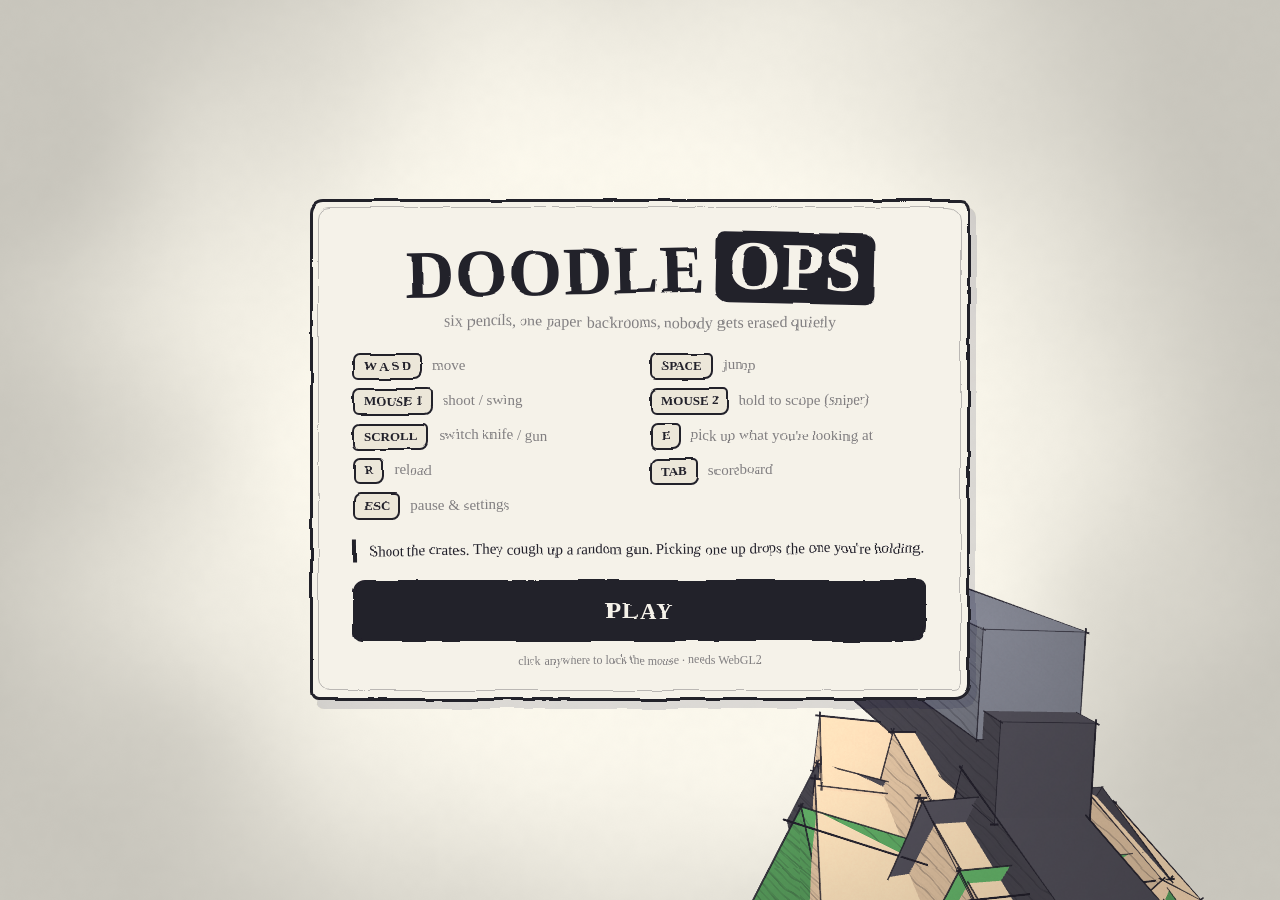
==== index.html @ 34aa6b0e "Add DOODLE OPS: a hand-drawn FPS in a paper backrooms A dependency-free first-person shooter: raw We" ====
<!DOCTYPE html>
<html lang="en">
<head>
<meta charset="utf-8">
<meta name="viewport" content="width=device-width, initial-scale=1, viewport-fit=cover">
<meta name="description" content="A hand-drawn first-person shooter set in a paper backrooms. Five bots, three guns and a knife.">
<meta name="theme-color" content="#f5f2e9">
<title>DOODLE OPS — paper backrooms FPS</title>
<link rel="stylesheet" href="./styles.css">
<link rel="icon" href="data:image/svg+xml,<svg xmlns='http://www.w3.org/2000/svg' viewBox='0 0 32 32'><text y='26' font-size='26'>✏️</text></svg>">
</head>
<body>

<!-- Displacement filter that gives the menus their wobbly pen-drawn edges. -->
<svg class="svg-defs" aria-hidden="true" focusable="false">
  <filter id="wobble">
    <feTurbulence type="fractalNoise" baseFrequency="0.019" numOctaves="3" seed="7" result="noise"/>
    <feDisplacementMap in="SourceGraphic" in2="noise" scale="4.5" xChannelSelector="R" yChannelSelector="G"/>
  </filter>
  <filter id="wobble-soft">
    <feTurbulence type="fractalNoise" baseFrequency="0.03" numOctaves="2" seed="21" result="noise"/>
    <feDisplacementMap in="SourceGraphic" in2="noise" scale="2.4" xChannelSelector="R" yChannelSelector="G"/>
  </filter>
</svg>

<canvas id="gl"></canvas>
<canvas id="hud"></canvas>

<div id="overlay" class="overlay">

  <!-- ---------------------------------------------------------- start -->
  <section id="screen-start" class="screen">
    <div class="sheet">
      <h1 class="title">DOODLE<span class="title-ops">OPS</span></h1>
      <p class="subtitle">six pencils, one paper backrooms, nobody gets erased quietly</p>

      <div class="controls-grid">
        <div class="ctrl"><kbd>W A S D</kbd><span>move</span></div>
        <div class="ctrl"><kbd>SPACE</kbd><span>jump</span></div>
        <div class="ctrl"><kbd>MOUSE 1</kbd><span>shoot / swing</span></div>
        <div class="ctrl"><kbd>MOUSE 2</kbd><span>hold to scope (sniper)</span></div>
        <div class="ctrl"><kbd>SCROLL</kbd><span>switch knife / gun</span></div>
        <div class="ctrl"><kbd>E</kbd><span>pick up what you're looking at</span></div>
        <div class="ctrl"><kbd>R</kbd><span>reload</span></div>
        <div class="ctrl"><kbd>TAB</kbd><span>scoreboard</span></div>
        <div class="ctrl"><kbd>ESC</kbd><span>pause &amp; settings</span></div>
      </div>

      <p class="note">Shoot the crates. They cough up a random gun. Picking one up drops the one you're holding.</p>

      <button id="btn-play" class="big-button">PLAY</button>
      <p class="fineprint">click anywhere to lock the mouse · needs WebGL2</p>
    </div>
  </section>

  <!-- ---------------------------------------------------------- pause -->
  <section id="screen-pause" class="screen hidden">
    <div class="sheet sheet-wide">
      <h2 class="title small">PAUSED</h2>

      <div class="settings">
        <div class="setting">
          <label for="s-sens">Mouse sensitivity</label>
          <input id="s-sens" type="range" data-setting="sensitivity" min="0.3" max="8" step="0.05">
          <output data-out="sensitivity"></output>
        </div>
        <div class="setting">
          <label for="s-scopesens">Scoped sensitivity</label>
          <input id="s-scopesens" type="range" data-setting="scopedSensitivity" min="0.15" max="4" step="0.05">
          <output data-out="scopedSensitivity"></output>
        </div>
        <div class="setting">
          <label for="s-fov">Field of view</label>
          <input id="s-fov" type="range" data-setting="fov" min="65" max="105" step="1">
          <output data-out="fov"></output>
        </div>
        <div class="setting">
          <label for="s-vol">Volume</label>
          <input id="s-vol" type="range" data-setting="volume" min="0" max="1" step="0.05">
          <output data-out="volume"></output>
        </div>
        <div class="setting">
          <label for="s-res">Render scale</label>
          <input id="s-res" type="range" data-setting="resolutionScale" min="0.5" max="1" step="0.05">
          <output data-out="resolutionScale"></output>
        </div>
        <div class="setting">
          <label for="s-ink">Ink weight</label>
          <input id="s-ink" type="range" data-setting="inkAmount" min="0.5" max="2" step="0.05">
          <output data-out="inkAmount"></output>
        </div>
        <div class="setting">
          <label for="s-bots">Bots <em>(new match)</em></label>
          <input id="s-bots" type="range" data-setting="botCount" min="1" max="8" step="1">
          <output data-out="botCount"></output>
        </div>
        <div class="setting">
          <label for="s-kills">Kills to win <em>(new match)</em></label>
          <input id="s-kills" type="range" data-setting="killLimit" min="5" max="50" step="1">
          <output data-out="killLimit"></output>
        </div>
        <div class="setting toggle">
          <label for="s-invert">Invert vertical look</label>
          <input id="s-invert" type="checkbox" data-setting="invertY">
        </div>
        <div class="setting toggle">
          <label for="s-fps">Show FPS counter</label>
          <input id="s-fps" type="checkbox" data-setting="showFps">
        </div>
      </div>

      <div class="button-row">
        <button id="btn-resume" class="big-button">RESUME</button>
        <button id="btn-restart" class="big-button ghost">NEW MAP</button>
        <button id="btn-defaults" class="big-button ghost small">RESET SETTINGS</button>
      </div>
    </div>
  </section>

  <!-- ---------------------------------------------------------- end -->
  <section id="screen-end" class="screen hidden">
    <div class="sheet">
      <h2 id="end-title" class="title small">MATCH OVER</h2>
      <table id="end-scores" class="scores"></table>
      <div class="button-row">
        <button id="btn-again" class="big-button">PLAY AGAIN</button>
      </div>
    </div>
  </section>

  <!-- ---------------------------------------------------------- error -->
  <section id="screen-error" class="screen hidden">
    <div class="sheet">
      <h2 class="title small">CAN'T DRAW THIS</h2>
      <p id="error-text" class="note"></p>
    </div>
  </section>

</div>

<script type="module" src="./src/main.js"></script>
</body>
</html>
---- styles.css ----
/* Menus are meant to look like the same sketchbook the game is drawn in:
   paper stock, pencil borders wobbled by an SVG displacement filter, no straight lines. */

:root {
  --paper: #f5f2e9;
  --paper-deep: #ece7d9;
  --ink: #22202b;
  --ink-soft: rgba(34, 32, 43, 0.55);
  --red: #c0392f;
  --font: "Comic Sans MS", "Chalkboard SE", "Segoe Print", "Bradley Hand", "Comic Neue", cursive;
}

* { box-sizing: border-box; }

html, body {
  margin: 0;
  padding: 0;
  height: 100%;
  overflow: hidden;
  background: var(--paper);
  color: var(--ink);
  font-family: var(--font);
  -webkit-font-smoothing: antialiased;
  overscroll-behavior: none;
}

canvas { display: block; position: fixed; inset: 0; width: 100%; height: 100%; }
#gl { z-index: 0; }
#hud { z-index: 1; pointer-events: none; }

.svg-defs { position: absolute; width: 0; height: 0; }

.overlay {
  position: fixed;
  inset: 0;
  z-index: 2;
  display: grid;
  place-items: center;
  padding: 24px;
  overflow-y: auto;
}
.overlay.hidden { display: none; }

.screen { width: 100%; display: grid; place-items: center; }
.screen.hidden { display: none; }

/* Paper sheet with a torn-ish pencil border. */
.sheet {
  position: relative;
  width: min(660px, 100%);
  max-height: calc(100vh - 48px);
  overflow-y: auto;
  padding: 34px 40px 30px;
  background: var(--paper);
  border: 3px solid var(--ink);
  border-radius: 14px 10px 16px 8px;
  filter: url(#wobble);
  box-shadow: 6px 8px 0 rgba(34, 32, 43, 0.12);
}
.sheet-wide { width: min(760px, 100%); }

/* A faint second outline, offset, like the pen went round twice. */
.sheet::after {
  content: "";
  position: absolute;
  inset: 5px 6px 7px 5px;
  border: 1.5px solid rgba(34, 32, 43, 0.28);
  border-radius: 12px 14px 8px 12px;
  pointer-events: none;
}

.title {
  margin: 0 0 6px;
  font-size: clamp(38px, 8vw, 68px);
  line-height: 0.95;
  letter-spacing: 1px;
  text-align: center;
  transform: rotate(-1.2deg);
}
.title.small { font-size: clamp(28px, 5vw, 42px); margin-bottom: 16px; }
.title-ops {
  display: inline-block;
  margin-left: 10px;
  padding: 2px 12px 4px;
  color: var(--paper);
  background: var(--ink);
  border-radius: 8px 12px 8px 14px;
  transform: rotate(2.4deg);
}

.subtitle {
  margin: 0 0 22px;
  text-align: center;
  font-size: 16px;
  color: var(--ink-soft);
  transform: rotate(0.4deg);
}

.controls-grid {
  display: grid;
  grid-template-columns: repeat(auto-fit, minmax(230px, 1fr));
  gap: 8px 20px;
  margin-bottom: 18px;
}
.ctrl { display: flex; align-items: baseline; gap: 10px; font-size: 15px; }
.ctrl span { color: var(--ink-soft); }
kbd {
  font-family: var(--font);
  font-weight: bold;
  font-size: 13px;
  padding: 3px 9px 4px;
  border: 2px solid var(--ink);
  border-radius: 7px 5px 8px 6px;
  background: var(--paper-deep);
  white-space: nowrap;
  filter: url(#wobble-soft);
}

.note {
  margin: 4px 0 20px;
  font-size: 15px;
  line-height: 1.5;
  color: var(--ink);
  border-left: 4px solid var(--ink);
  padding-left: 12px;
  transform: rotate(-0.3deg);
}
.fineprint { margin: 12px 0 0; text-align: center; font-size: 12px; color: var(--ink-soft); }

.big-button {
  display: block;
  width: 100%;
  margin: 0;
  padding: 14px 20px;
  font-family: var(--font);
  font-weight: bold;
  font-size: 24px;
  letter-spacing: 1px;
  color: var(--paper);
  background: var(--ink);
  border: 3px solid var(--ink);
  border-radius: 12px 8px 14px 9px;
  cursor: pointer;
  filter: url(#wobble-soft);
  transition: transform 0.08s ease;
}
.big-button:hover { transform: rotate(-0.8deg) scale(1.015); }
.big-button:active { transform: rotate(0.4deg) scale(0.985); }
.big-button.ghost { color: var(--ink); background: transparent; }
.big-button.ghost:hover { background: var(--paper-deep); }
.big-button.small { font-size: 16px; padding: 10px 16px; }

.button-row { display: flex; flex-wrap: wrap; gap: 12px; margin-top: 20px; }
.button-row .big-button { flex: 1 1 160px; width: auto; }

/* ---- settings ---- */
.settings { display: grid; gap: 12px; margin-bottom: 6px; }
.setting {
  display: grid;
  grid-template-columns: 1fr 200px 56px;
  align-items: center;
  gap: 14px;
  font-size: 15px;
}
.setting em { font-style: normal; font-size: 12px; color: var(--ink-soft); }
.setting output { text-align: right; font-variant-numeric: tabular-nums; color: var(--ink-soft); }
.setting.toggle { grid-template-columns: 1fr auto; }

input[type="range"] {
  -webkit-appearance: none;
  appearance: none;
  width: 100%;
  height: 20px;
  background: transparent;
  cursor: pointer;
}
input[type="range"]::-webkit-slider-runnable-track {
  height: 5px;
  background: var(--ink);
  border-radius: 4px;
}
input[type="range"]::-moz-range-track { height: 5px; background: var(--ink); border-radius: 4px; }
input[type="range"]::-webkit-slider-thumb {
  -webkit-appearance: none;
  width: 20px; height: 20px;
  margin-top: -8px;
  background: var(--paper);
  border: 3px solid var(--ink);
  border-radius: 50% 46% 52% 48%;
}
input[type="range"]::-moz-range-thumb {
  width: 16px; height: 16px;
  background: var(--paper);
  border: 3px solid var(--ink);
  border-radius: 50% 46% 52% 48%;
}
input[type="checkbox"] {
  appearance: none;
  width: 26px; height: 26px;
  border: 3px solid var(--ink);
  border-radius: 7px 5px 8px 6px;
  background: var(--paper);
  cursor: pointer;
  position: relative;
  filter: url(#wobble-soft);
}
input[type="checkbox"]:checked::after {
  content: "✕";
  position: absolute;
  inset: -6px 0 0;
  display: grid;
  place-items: center;
  font-size: 22px;
  font-weight: bold;
  color: var(--ink);
}

/* ---- scores ---- */
.scores { width: 100%; border-collapse: collapse; margin: 8px 0 4px; font-size: 17px; }
.scores th { text-align: left; font-size: 13px; color: var(--ink-soft); padding-bottom: 6px; border-bottom: 2px solid var(--ink); }
.scores td { padding: 7px 0; border-bottom: 1px dashed rgba(34,32,43,0.25); }
.scores td:nth-child(2), .scores td:nth-child(3),
.scores th:nth-child(2), .scores th:nth-child(3) { text-align: right; width: 74px; }
.scores tr.me td { color: var(--red); font-weight: bold; }

@media (max-width: 620px) {
  .sheet { padding: 24px 20px; }
  .setting { grid-template-columns: 1fr 120px 44px; gap: 8px; font-size: 14px; }
}

@media (prefers-reduced-motion: reduce) {
  .big-button { transition: none; }
}
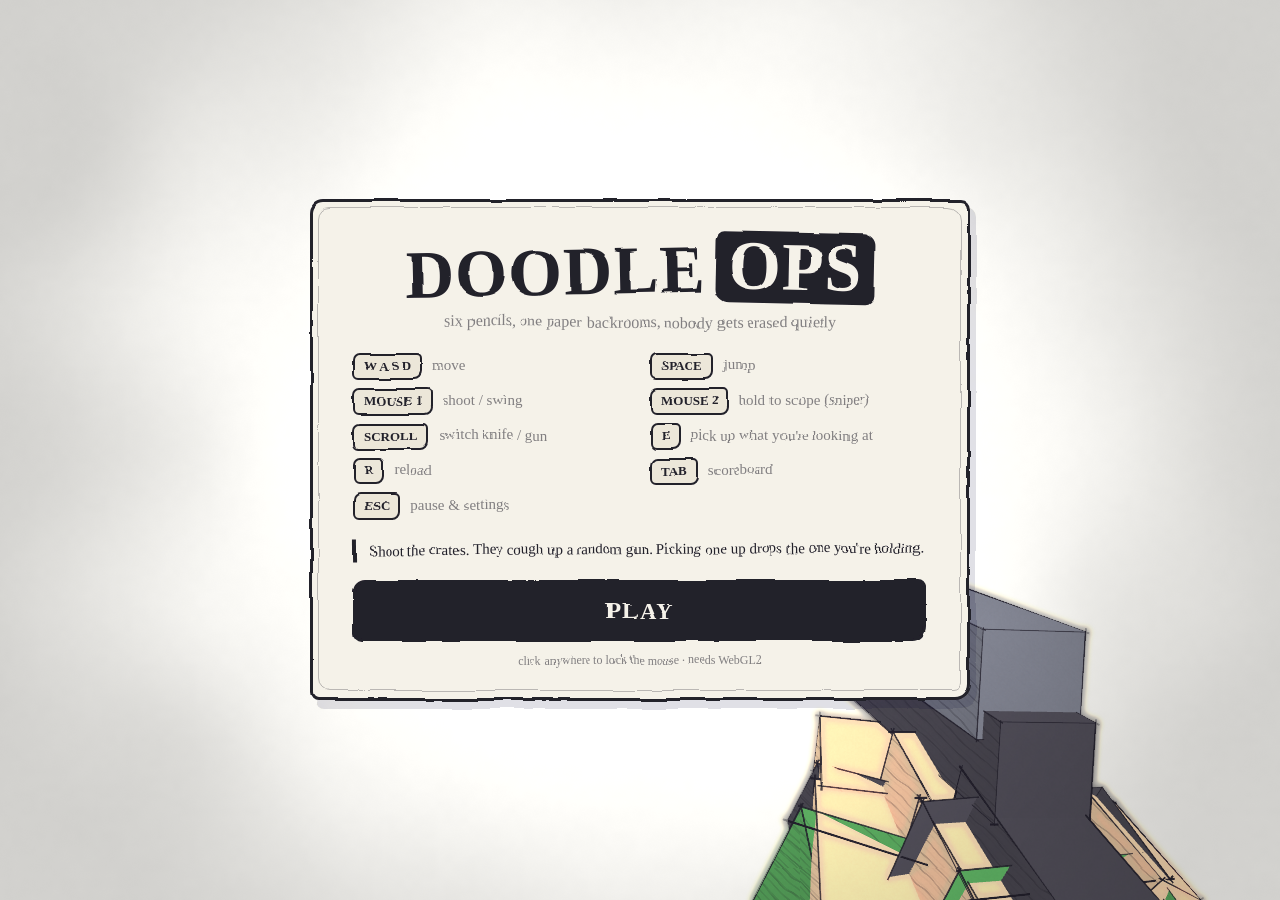
==== commit 3057799e: "Add a fancy-shader mode: realtime shadows, lamp falloff, bloom and depth of field A pause-menu toggl" ====
--- a/index.html
+++ b/index.html
@@ -53,6 +53,15 @@
     </div>
   </section>
 
+  <!-- ---------------------------------------------------------- doodler pick -->
+  <section id="screen-class" class="screen hidden">
+    <div class="sheet sheet-wide">
+      <h2 class="title small">PICK YOUR DOODLER</h2>
+      <p class="subtitle">skill is on <kbd>Q</kbd> · weapons stay on scroll / <kbd>1</kbd> <kbd>2</kbd></p>
+      <div id="class-cards" class="class-grid"></div>
+    </div>
+  </section>
+
   <!-- ---------------------------------------------------------- pause -->
   <section id="screen-pause" class="screen hidden">
     <div class="sheet sheet-wide">
@@ -100,6 +109,10 @@
           <output data-out="killLimit"></output>
         </div>
         <div class="setting toggle">
+          <label for="s-fancy">Fancy shaders <em>(shadows, bloom, depth of field)</em></label>
+          <input id="s-fancy" type="checkbox" data-setting="fancy">
+        </div>
+        <div class="setting toggle">
           <label for="s-invert">Invert vertical look</label>
           <input id="s-invert" type="checkbox" data-setting="invertY">
         </div>
@@ -112,6 +125,7 @@
       <div class="button-row">
         <button id="btn-resume" class="big-button">RESUME</button>
         <button id="btn-restart" class="big-button ghost">NEW MAP</button>
+        <button id="btn-class" class="big-button ghost">CHANGE DOODLER</button>
         <button id="btn-defaults" class="big-button ghost small">RESET SETTINGS</button>
       </div>
     </div>
--- a/styles.css
+++ b/styles.css
@@ -231,3 +231,36 @@
 @media (prefers-reduced-motion: reduce) {
   .big-button { transition: none; }
 }
+
+/* ---- doodler cards ---- */
+.class-grid {
+  display: grid;
+  grid-template-columns: repeat(auto-fit, minmax(240px, 1fr));
+  gap: 14px;
+  margin-top: 6px;
+}
+.class-card {
+  position: relative;
+  text-align: left;
+  padding: 16px 18px 18px;
+  font-family: var(--font);
+  color: var(--ink);
+  background: var(--paper);
+  border: 3px solid var(--ink);
+  border-radius: 12px 9px 14px 10px;
+  cursor: pointer;
+  filter: url(#wobble-soft);
+  transition: transform 0.08s ease, background 0.12s ease;
+}
+.class-card:hover { transform: rotate(-0.7deg) translateY(-2px); background: var(--paper-deep); }
+.class-card:active { transform: rotate(0.4deg) scale(0.99); }
+.class-card[aria-pressed="true"] { background: var(--paper-deep); box-shadow: 4px 5px 0 rgba(34,32,43,0.16); }
+.class-card h3 { margin: 0; font-size: 24px; letter-spacing: 0.5px; }
+.class-card .tag { display: block; margin: 2px 0 10px; font-size: 13px; color: var(--ink-soft); }
+.class-card ul { margin: 0 0 10px; padding-left: 18px; font-size: 14px; line-height: 1.5; }
+.class-card p { margin: 0; font-size: 13px; line-height: 1.45; color: var(--ink-soft); }
+.class-card .current {
+  position: absolute; top: -10px; right: 12px;
+  padding: 2px 8px 3px; font-size: 11px; font-weight: bold;
+  color: var(--paper); background: var(--ink); border-radius: 6px 8px 6px 9px;
+}
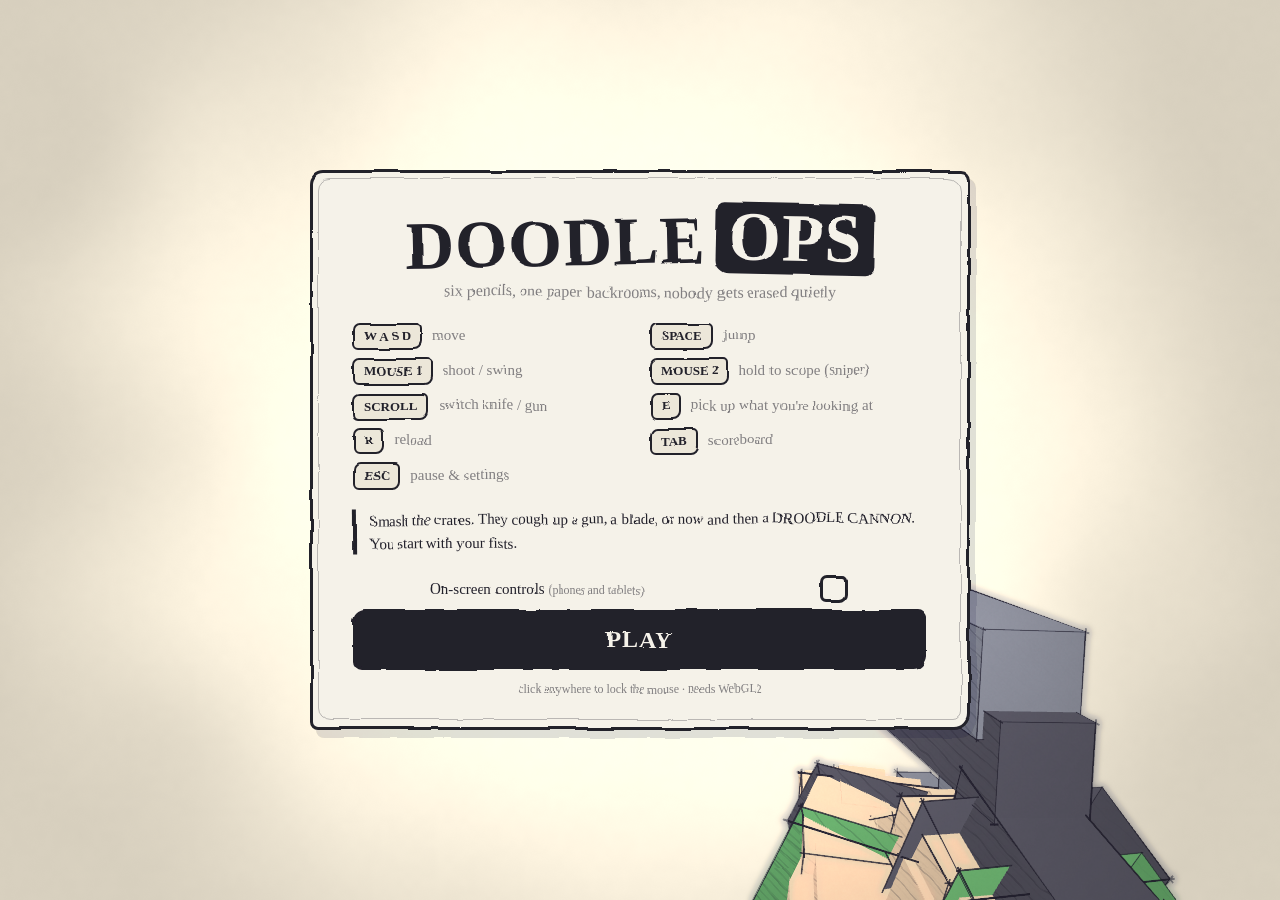
==== commit b89d38ce: "Add on-screen controls, laid out for where thumbs actually reach A toggle on the start screen, off b" ====
--- a/index.html
+++ b/index.html
@@ -46,10 +46,15 @@
         <div class="ctrl"><kbd>ESC</kbd><span>pause &amp; settings</span></div>
       </div>
 
-      <p class="note">Shoot the crates. They cough up a random gun. Picking one up drops the one you're holding.</p>
+      <p class="note">Smash the crates. They cough up a gun, a blade, or now and then a DROODLE CANNON. You start with your fists.</p>
+
+      <div class="setting toggle lobby-toggle">
+        <label for="s-touch">On-screen controls <em>(phones and tablets)</em></label>
+        <input id="s-touch" type="checkbox" data-setting="touch">
+      </div>
 
       <button id="btn-play" class="big-button">PLAY</button>
-      <p class="fineprint">click anywhere to lock the mouse · needs WebGL2</p>
+      <p class="fineprint" id="fineprint">click anywhere to lock the mouse · needs WebGL2</p>
     </div>
   </section>
 
@@ -120,6 +125,14 @@
           <label for="s-fps">Show FPS counter</label>
           <input id="s-fps" type="checkbox" data-setting="showFps">
         </div>
+        <div class="setting toggle">
+          <label for="s-hurtsfx">Scream when you take damage <em>(off by default)</em></label>
+          <input id="s-hurtsfx" type="checkbox" data-setting="hurtSfx">
+        </div>
+        <div class="setting toggle">
+          <label for="s-touch2">On-screen controls <em>(phones and tablets)</em></label>
+          <input id="s-touch2" type="checkbox" data-setting="touch">
+        </div>
       </div>
 
       <div class="button-row">
--- a/styles.css
+++ b/styles.css
@@ -264,3 +264,46 @@
   padding: 2px 8px 3px; font-size: 11px; font-weight: bold;
   color: var(--paper); background: var(--ink); border-radius: 6px 8px 6px 9px;
 }
+
+/* The one setting that belongs on the start screen: you need it before you can play,
+   not after, and on a phone the pause menu is the thing you can't reach without it. */
+.lobby-toggle {
+  margin: 14px auto 4px;
+  max-width: 420px;
+  justify-content: center;
+  gap: 14px;
+}
+
+/* A phone in landscape is about 390px tall, and the start sheet was written for a desktop
+   window: PLAY lands below the fold, which on the one screen you have to get through is
+   the worst possible place for it. Everything compacts, and the keyboard list goes - it is
+   simultaneously the tallest block and the least use to somebody on a touch screen. */
+@media (max-height: 560px) {
+  .sheet { max-height: calc(100vh - 14px); padding: 14px 22px 12px; }
+  .title { font-size: clamp(22px, 7vh, 34px); margin-bottom: 4px; }
+  .title.small { font-size: clamp(18px, 5.5vh, 26px); margin-bottom: 6px; }
+  .subtitle { font-size: 12px; margin-bottom: 8px; }
+  .controls-grid { display: none; }
+  .note { margin: 4px 0 8px; font-size: 12px; line-height: 1.35; }
+  .fineprint { margin-top: 6px; font-size: 10px; }
+  .big-button { padding: 10px 18px; font-size: 18px; }
+  .big-button.small { padding: 7px 12px; font-size: 14px; }
+  .button-row { gap: 8px; margin-top: 10px; }
+  .lobby-toggle { margin: 6px auto 8px; }
+  .settings { gap: 6px; }
+  .setting { font-size: 13px; }
+  .setting em { font-size: 11px; }
+  .class-grid { gap: 8px; }
+  .class-card { padding: 10px 12px; }
+  .class-card h3 { font-size: 18px; }
+  .class-card .tag { margin: 1px 0 6px; font-size: 11px; }
+  .class-card ul { margin-bottom: 6px; font-size: 12px; line-height: 1.35; }
+  .class-card p { font-size: 11px; line-height: 1.3; }
+}
+
+/* Short *and* wide - a phone in landscape - can take two columns of settings, which is
+   the difference between the pause menu fitting and it being a long scroll to RESUME. */
+@media (max-height: 560px) and (min-width: 700px) {
+  .sheet-wide { width: min(920px, 100%); }
+  .settings { grid-template-columns: 1fr 1fr; column-gap: 28px; }
+}
